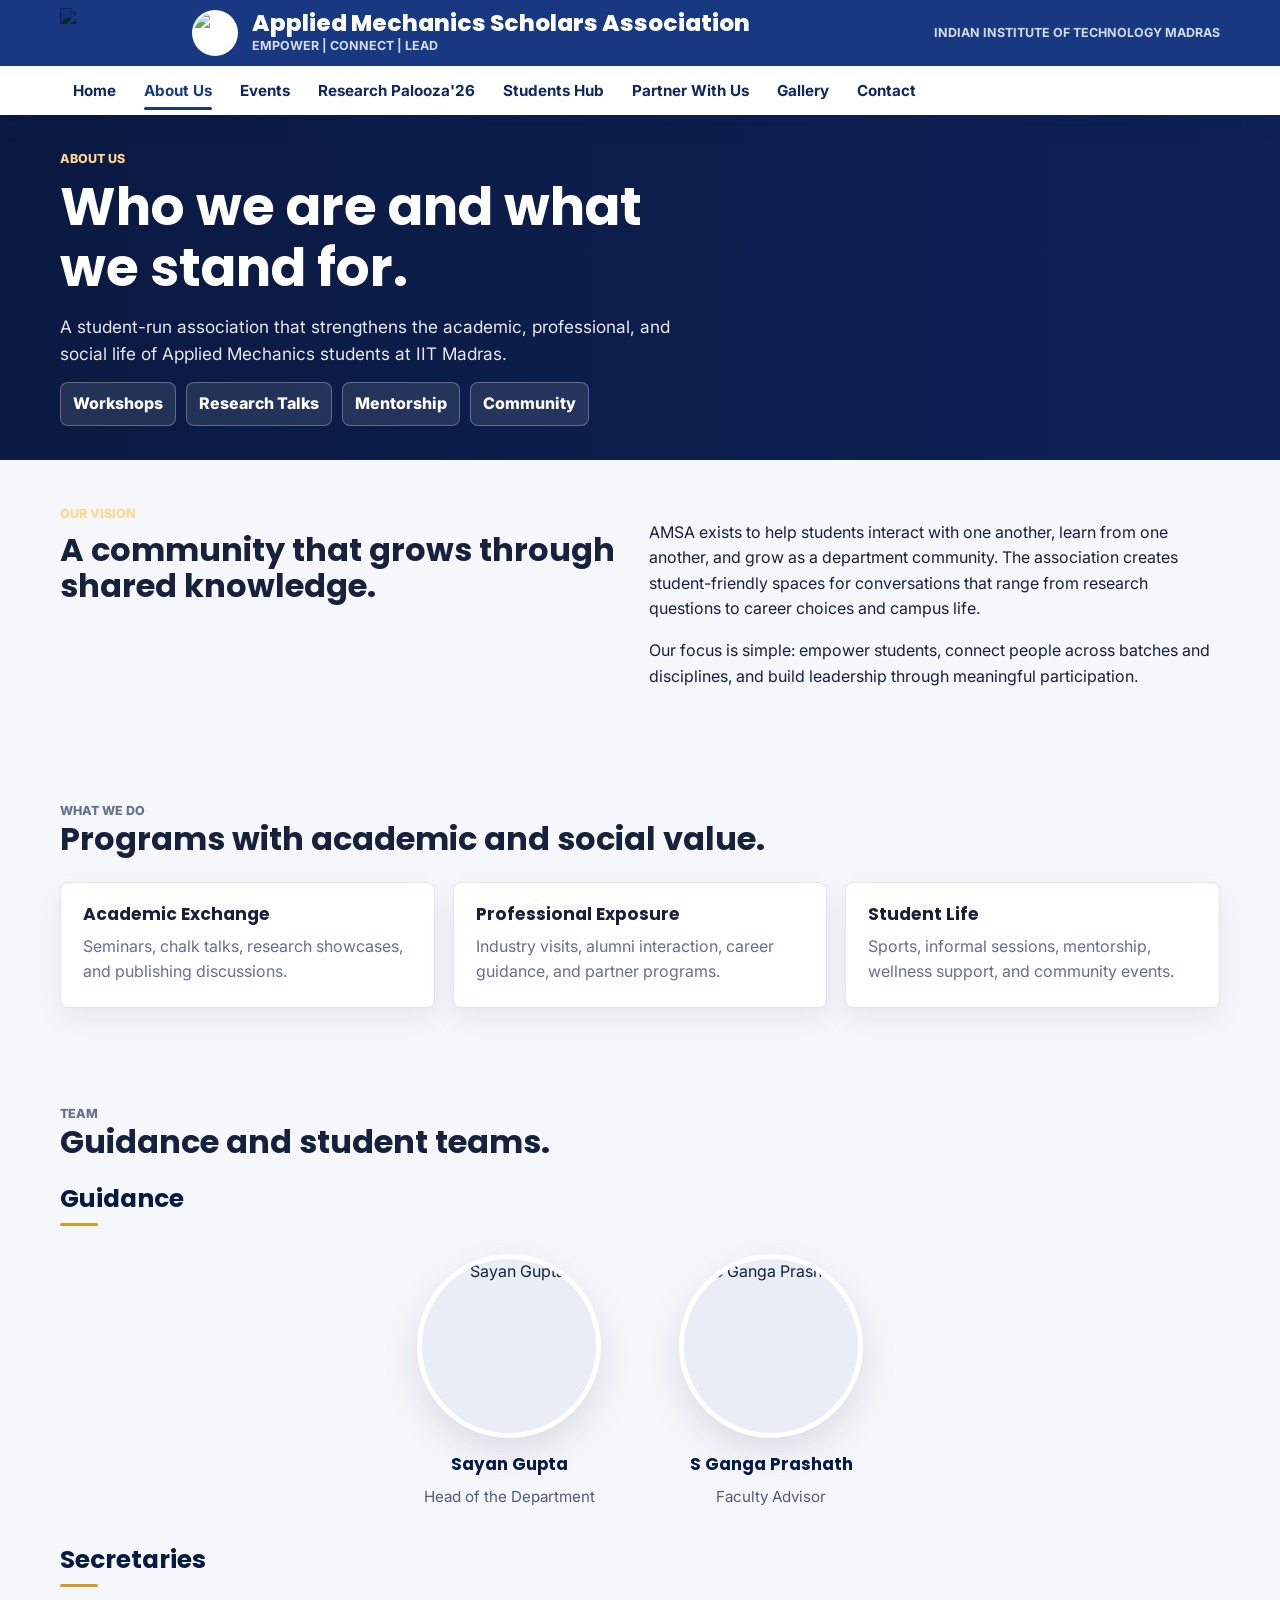
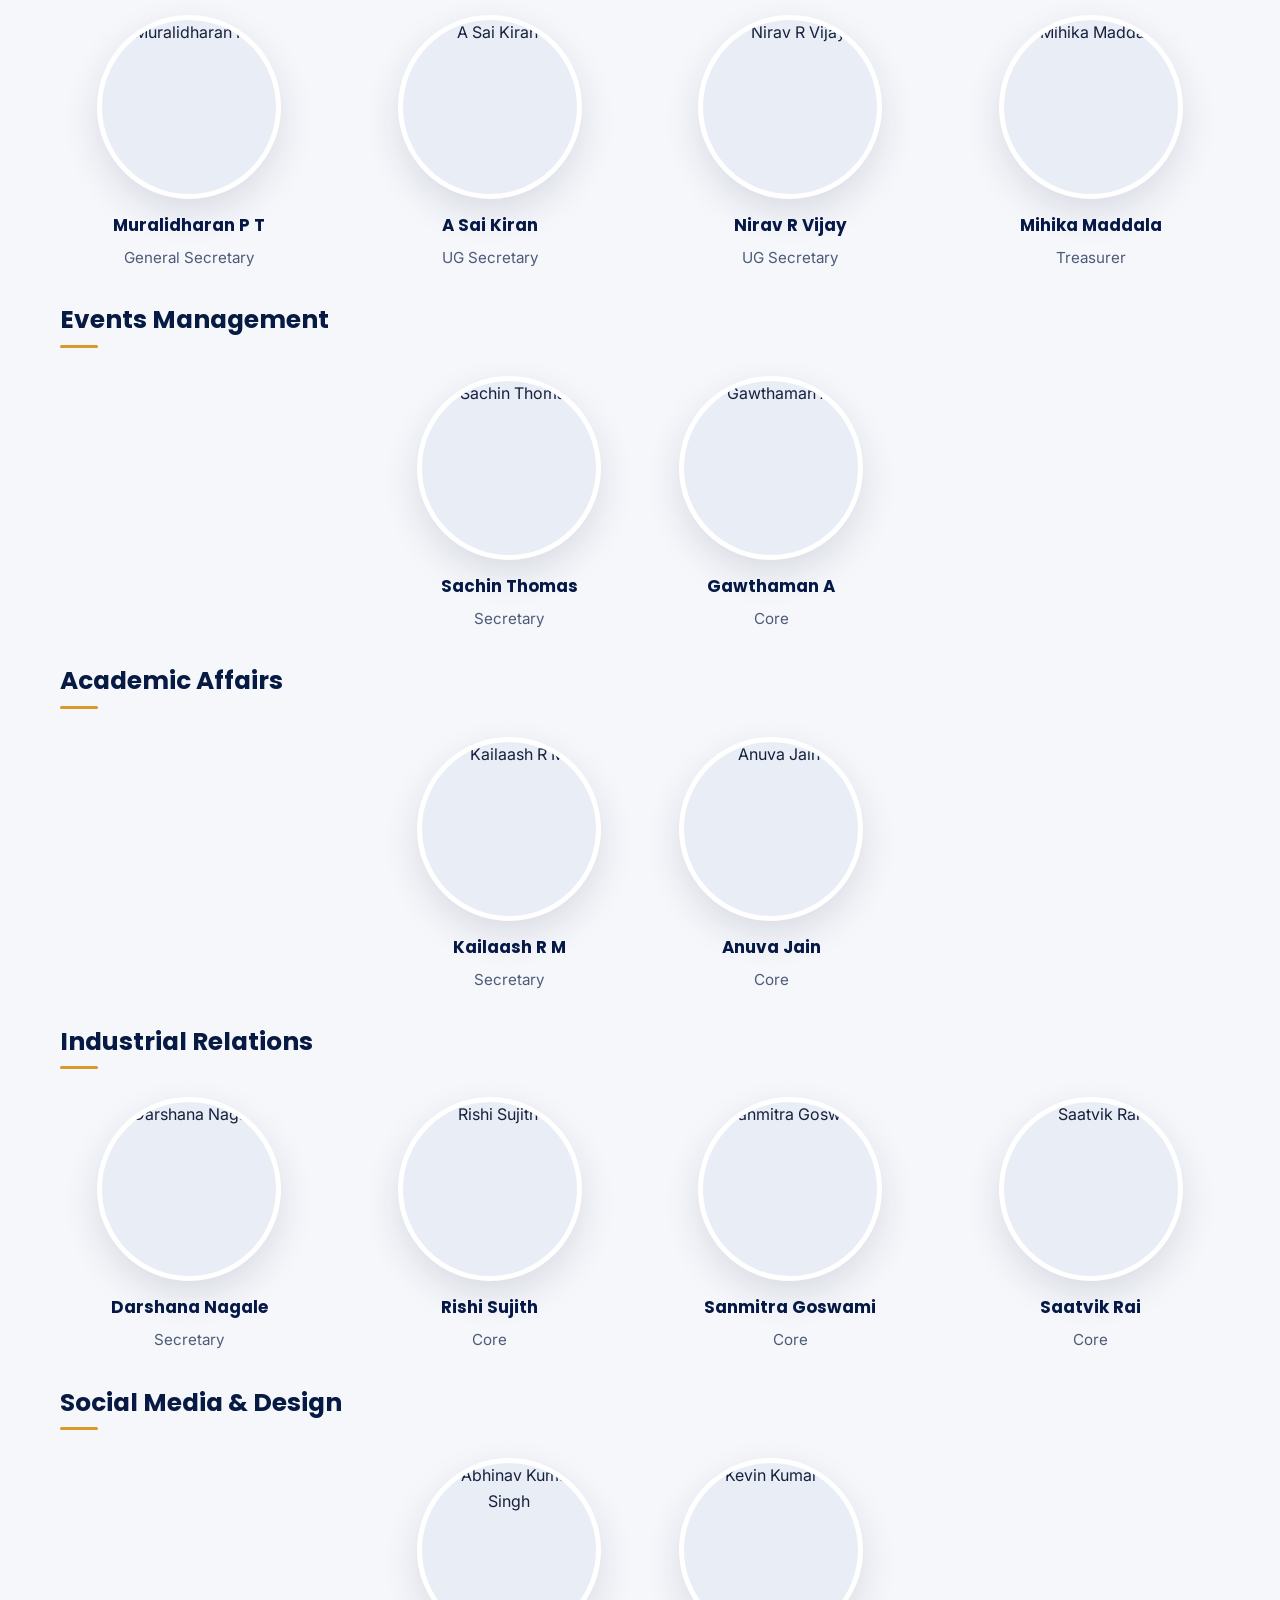
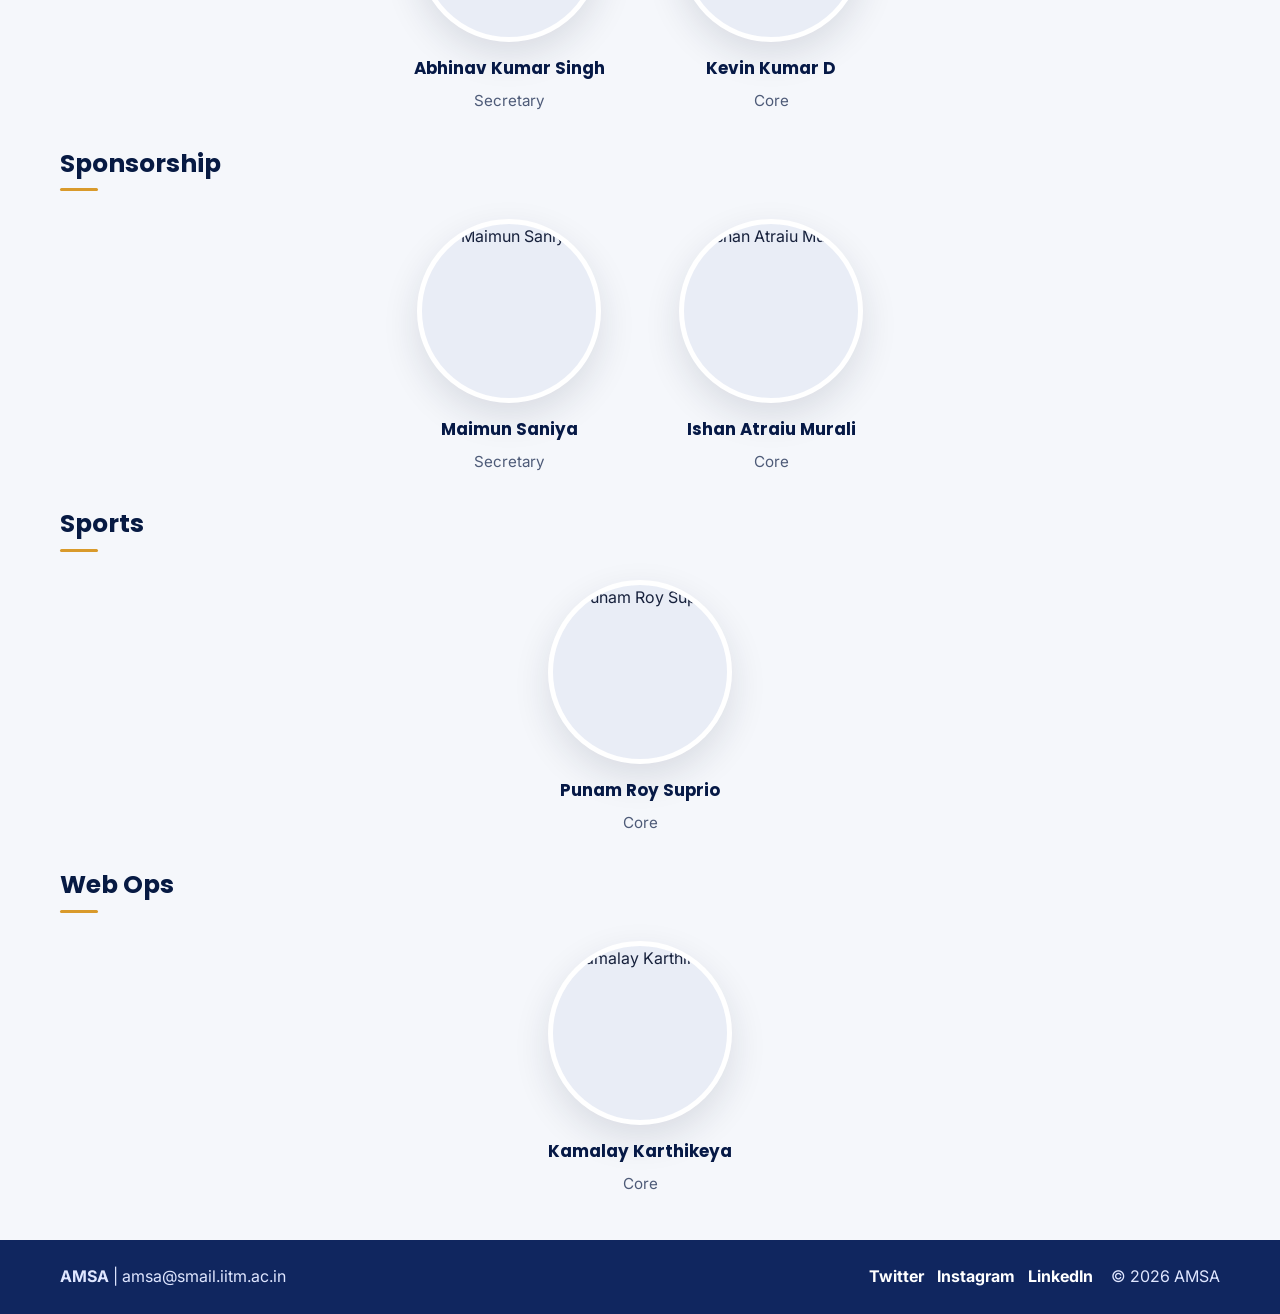
==== about.html @ 4fa6ef8e "first commit" ====
<!doctype html>
<html lang="en">
<head>
  <meta charset="utf-8">
  <meta name="viewport" content="width=device-width, initial-scale=1">
  <title>About Us | AMSA</title>
  <link rel="preconnect" href="https://fonts.googleapis.com">
  <link rel="preconnect" href="https://fonts.gstatic.com" crossorigin>
  <link href="https://fonts.googleapis.com/css2?family=Poppins:wght@600;700;800&family=Inter:wght@400;500;600;700;800&display=swap" rel="stylesheet">
  <link rel="stylesheet" href="styles.css">
</head>
<body data-page="about">
  <header class="site-header">
    <div class="topbar"><div class="topbar-inner"><a class="logo-pair" href="index.html"><img src="https://karthikeya2025.github.io/amsa/images/amsa.jpeg" alt="AMSA logo"><img src="https://karthikeya2025.github.io/amsa/images/iitmlogo.jpeg" alt="IIT Madras logo"></a><div><div class="brand-title">Applied Mechanics Scholars Association</div><div class="brand-subtitle">Empower | Connect | Lead</div></div><a class="institute-link" href="https://www.iitm.ac.in/">Indian Institute of Technology Madras</a></div></div>
    <nav class="nav-inner" aria-label="Primary navigation"><button class="nav-toggle" type="button" aria-expanded="false" aria-label="Open navigation">Menu</button><ul class="nav-menu"><li><a data-page="home" href="index.html">Home</a></li><li><a data-page="about" href="about.html">About Us</a></li><li><a data-page="events" href="events.html">Events</a></li><li><a data-page="RP" href="RP.html">Research Palooza'26</a></li><li><a data-page="students" href="students-hub.html">Students Hub</a></li><li><a data-page="partner" href="partner.html">Partner With Us</a></li><li><a data-page="gallery" href="gallery.html">Gallery</a></li><li><a data-page="contact" href="contact.html">Contact</a></li></ul></nav>
  </header>
  <main>
    <section class="banner" style="--banner-image: url('https://karthikeya2025.github.io/amsa/images/palooza.jpg');">
      <div class="container">
        <div><p class="eyebrow">About Us</p><h1>Who we are and what we stand for.</h1></div>
        <p class="lead">A student-run association that strengthens the academic, professional, and social life of Applied Mechanics students at IIT Madras.</p>
        <div class="banner-stats"><span class="stat">Workshops</span><span class="stat">Research Talks</span><span class="stat">Mentorship</span><span class="stat">Community</span></div>
      </div>
    </section>
    <section class="section">
      <div class="container grid two">
        <div><p class="eyebrow">Our Vision</p><h2>A community that grows through shared knowledge.</h2></div>
        <div><p>AMSA exists to help students interact with one another, learn from one another, and grow as a department community. The association creates student-friendly spaces for conversations that range from research questions to career choices and campus life.</p><p>Our focus is simple: empower students, connect people across batches and disciplines, and build leadership through meaningful participation.</p></div>
      </div>
    </section>
    <section class="section">
      <div class="container">
        <div class="section-head"><div><p class="eyebrow">What We Do</p><h2>Programs with academic and social value.</h2></div></div>
        <div class="grid three">
          <div class="card"><h3>Academic Exchange</h3><p>Seminars, chalk talks, research showcases, and publishing discussions.</p></div>
          <div class="card"><h3>Professional Exposure</h3><p>Industry visits, alumni interaction, career guidance, and partner programs.</p></div>
          <div class="card"><h3>Student Life</h3><p>Sports, informal sessions, mentorship, wellness support, and community events.</p></div>
        </div>
      </div>
    </section>
    <section class="section">
      <div class="container">
        <div class="section-head"><div><p class="eyebrow">Team</p><h2>Guidance and student teams.</h2></div></div>
        <div class="team-directory">
          <section class="team-section">
            <h3>Guidance</h3>
            <div class="member-grid two">
              <article class="member-card"><img class="member-photo" src="https://karthikeya2025.github.io/amsa/images/Sayan.png" alt="Sayan Gupta"><h4>Sayan Gupta</h4><p>Head of the Department</p></article>
              <article class="member-card"><img class="member-photo" src="https://karthikeya2025.github.io/amsa/images/S%20ganga%20prasad.png" alt="S Ganga Prashath"><h4>S Ganga Prashath</h4><p>Faculty Advisor</p></article>
            </div>
          </section>
          <section class="team-section">
            <h3>Secretaries</h3>
            <div class="member-grid">
              <article class="member-card"><img class="member-photo" src="https://karthikeya2025.github.io/amsa/images/murali.jpeg" alt="Muralidharan P T"><h4>Muralidharan P T</h4><p>General Secretary</p></article>
              <article class="member-card"><img class="member-photo" src="https://karthikeya2025.github.io/amsa/images/saikiran.jpeg" alt="A Sai Kiran"><h4>A Sai Kiran</h4><p>UG Secretary</p></article>
              <article class="member-card"><img class="member-photo" src="https://karthikeya2025.github.io/amsa/images/nirav.jpeg" alt="Nirav R Vijay"><h4>Nirav R Vijay</h4><p>UG Secretary</p></article>
              <article class="member-card"><img class="member-photo" src="https://karthikeya2025.github.io/amsa/images/mihika.jpeg" alt="Mihika Maddala"><h4>Mihika Maddala</h4><p>Treasurer</p></article>
            </div>
          </section>
          <section class="team-section">
            <h3>Events Management</h3>
            <div class="member-grid two">
              <article class="member-card"><img class="member-photo" src="https://karthikeya2025.github.io/amsa/images/thomas.jpeg" alt="Sachin Thomas"><h4>Sachin Thomas</h4><p>Secretary</p></article>
              <article class="member-card"><img class="member-photo" src="https://karthikeya2025.github.io/amsa/images/gawthaman.jpeg" alt="Gawthaman A"><h4>Gawthaman A</h4><p>Core</p></article>
            </div>
          </section>
          <section class="team-section">
            <h3>Academic Affairs</h3>
            <div class="member-grid two">
              <article class="member-card"><img class="member-photo" src="https://karthikeya2025.github.io/amsa/images/kailash.jpeg" alt="Kailaash R M"><h4>Kailaash R M</h4><p>Secretary</p></article>
              <article class="member-card"><img class="member-photo" src="https://karthikeya2025.github.io/amsa/images/anuva.jpeg" alt="Anuva Jain"><h4>Anuva Jain</h4><p>Core</p></article>
            </div>
          </section>
          <section class="team-section">
            <h3>Industrial Relations</h3>
            <div class="member-grid">
              <article class="member-card"><img class="member-photo" src="https://karthikeya2025.github.io/amsa/images/darshana.jpeg" alt="Darshana Nagale"><h4>Darshana Nagale</h4><p>Secretary</p></article>
              <article class="member-card"><img class="member-photo" src="https://karthikeya2025.github.io/amsa/images/rishi.jpeg" alt="Rishi Sujith"><h4>Rishi Sujith</h4><p>Core</p></article>
              <article class="member-card"><img class="member-photo" src="https://karthikeya2025.github.io/amsa/images/shawn.jpeg" alt="Sanmitra Goswami"><h4>Sanmitra Goswami</h4><p>Core</p></article>
              <article class="member-card"><img class="member-photo" src="https://karthikeya2025.github.io/amsa/images/saatvik.jpeg" alt="Saatvik Rai"><h4>Saatvik Rai</h4><p>Core</p></article>
            </div>
          </section>
          <section class="team-section">
            <h3>Social Media & Design</h3>
            <div class="member-grid two">
              <article class="member-card"><img class="member-photo" src="https://karthikeya2025.github.io/amsa/images/abhinav.jpeg" alt="Abhinav Kumar Singh"><h4>Abhinav Kumar Singh</h4><p>Secretary</p></article>
              <article class="member-card"><img class="member-photo" src="https://karthikeya2025.github.io/amsa/images/kevin.jpeg" alt="Kevin Kumar D"><h4>Kevin Kumar D</h4><p>Core</p></article>
            </div>
          </section>
          <section class="team-section">
            <h3>Sponsorship</h3>
            <div class="member-grid two">
              <article class="member-card"><img class="member-photo" src="https://karthikeya2025.github.io/amsa/images/saniya.jpeg" alt="Maimun Saniya"><h4>Maimun Saniya</h4><p>Secretary</p></article>
              <article class="member-card"><img class="member-photo" src="https://karthikeya2025.github.io/amsa/images/ishan.jpeg" alt="Ishan Atraiu Murali"><h4>Ishan Atraiu Murali</h4><p>Core</p></article>
            </div>
          </section>
          <section class="team-section">
            <h3>Sports</h3>
            <div class="member-grid one">
              <article class="member-card"><img class="member-photo" src="https://karthikeya2025.github.io/amsa/images/roy.jpeg" alt="Punam Roy Suprio"><h4>Punam Roy Suprio</h4><p>Core</p></article>
            </div>
          </section>
          <section class="team-section">
            <h3>Web Ops</h3>
            <div class="member-grid one">
              <article class="member-card"><img class="member-photo" src="https://karthikeya2025.github.io/amsa/images/karthik.jpeg" alt="Kamalay Karthikeya"><h4>Kamalay Karthikeya</h4><p>Core</p></article>
            </div>
          </section>
        </div>
      </div>
    </section>
  </main>
  <footer class="site-footer"><div class="container footer-inner"><p><strong>AMSA</strong> | amsa@smail.iitm.ac.in</p><div class="footer-links"><a href="#">Twitter</a><a href="#">Instagram</a><a href="#">LinkedIn</a></div><p>&copy; 2026 AMSA</p></div></footer>
  <script src="site.js"></script>
</body>
</html>
---- styles.css ----
:root {
  --ink: #17213c;
  --muted: #64708d;
  --brand: #183982;
  --brand-dark: #10265f;
  --accent: #d99a2b;
  --surface: #ffffff;
  --soft: #f5f7fb;
  --line: #dfe5f2;
  --green: #1f7a63;
  --shadow: 0 18px 50px rgba(23, 33, 60, 0.12);
}

* {
  box-sizing: border-box;
}

body {
  margin: 0;
  color: var(--ink);
  background: var(--soft);
  font-family: Inter, system-ui, -apple-system, BlinkMacSystemFont, "Segoe UI", sans-serif;
  line-height: 1.6;
}

img {
  display: block;
  max-width: 100%;
}

a {
  color: inherit;
  text-decoration: none;
}

.site-header {
  position: sticky;
  top: 0;
  z-index: 20;
  background: var(--surface);
  box-shadow: 0 8px 24px rgba(17, 34, 85, 0.08);
}

.topbar {
  background: var(--brand);
  color: #fff;
}

.topbar-inner,
.nav-inner,
.container {
  width: min(1160px, calc(100% - 32px));
  margin: 0 auto;
}

.topbar-inner {
  display: grid;
  grid-template-columns: auto 1fr auto;
  align-items: center;
  gap: 14px;
  padding: 8px 0;
}

.logo-pair {
  display: flex;
  align-items: center;
  gap: 10px;
}

.logo-pair img {
  width: 46px;
  height: 46px;
  border-radius: 50%;
  object-fit: cover;
  background: #fff;
  border: 2px solid rgba(255, 255, 255, 0.75);
}

.logo-pair img:first-child {
  width: 122px;
  height: 50px;
  border: 0;
  border-radius: 0;
  background: transparent;
  object-fit: contain;
  mix-blend-mode: multiply;
}

.brand-title {
  font-family: Poppins, Inter, sans-serif;
  font-size: clamp(1rem, 2.3vw, 1.45rem);
  font-weight: 800;
  line-height: 1.15;
}

.brand-subtitle,
.institute-link {
  color: rgba(255, 255, 255, 0.82);
  font-size: 0.78rem;
  font-weight: 700;
  text-transform: uppercase;
  letter-spacing: 0;
}

.institute-link {
  justify-self: end;
}

.nav-inner {
  display: flex;
  min-height: 48px;
  align-items: center;
  justify-content: space-between;
}

.nav-menu {
  display: flex;
  flex-wrap: wrap;
  align-items: center;
  gap: 2px;
  margin: 0;
  padding: 0;
  list-style: none;
}

.nav-menu a {
  position: relative;
  display: block;
  padding: 13px 13px 12px;
  color: var(--brand-dark);
  font-size: 0.95rem;
  font-weight: 700;
}

.nav-menu a:hover,
.nav-menu a.active {
  color: var(--brand);
}

.nav-menu a::after {
  position: absolute;
  left: 13px;
  right: 13px;
  bottom: 5px;
  height: 3px;
  border-radius: 999px;
  background: var(--brand);
  content: "";
  transform: scaleX(0);
  transform-origin: center;
  transition: transform 180ms ease;
}

.nav-menu a:hover::after,
.nav-menu a.active::after {
  transform: scaleX(1);
}

.nav-toggle {
  display: none;
  position: relative;
  width: 42px;
  height: 42px;
  border: 1px solid var(--line);
  border-radius: 6px;
  background: #fff;
  color: var(--brand);
  font-size: 0;
  cursor: pointer;
}

.nav-toggle::before,
.nav-toggle::after {
  position: absolute;
  left: 11px;
  width: 18px;
  height: 2px;
  border-radius: 999px;
  background: var(--brand);
  content: "";
  transition: transform 180ms ease, top 180ms ease, box-shadow 180ms ease;
}

.nav-toggle::before {
  top: 13px;
  box-shadow: 0 7px 0 var(--brand);
}

.nav-toggle::after {
  top: 27px;
}

.nav-toggle.is-open::before {
  top: 20px;
  transform: rotate(45deg);
  box-shadow: 0 0 0 transparent;
}

.nav-toggle.is-open::after {
  top: 20px;
  transform: rotate(-45deg);
}

.banner {
  position: relative;
  min-height: 250px;
  overflow: hidden;
  color: #fff;
  background: var(--brand-dark);
}

.banner::before {
  position: absolute;
  inset: 0;
  background: linear-gradient(90deg, rgba(10, 24, 62, 0.88), rgba(10, 24, 62, 0.58), rgba(10, 24, 62, 0.28)), var(--banner-image);
  background-position: center;
  background-size: cover;
  content: "";
}

.banner .container {
  position: relative;
  display: grid;
  min-height: 250px;
  align-content: center;
  gap: 14px;
  padding: 34px 0;
}

.eyebrow {
  margin: 0 0 8px;
  color: #ffd88e;
  font-size: 0.78rem;
  font-weight: 800;
  text-transform: uppercase;
}

h1,
h2,
h3 {
  margin: 0;
  font-family: Poppins, Inter, sans-serif;
  line-height: 1.15;
}

h1 {
  max-width: 640px;
  font-size: clamp(1.9rem, 5vw, 3.3rem);
}

h2 {
  font-size: clamp(1.45rem, 2.5vw, 2.05rem);
}

h3 {
  font-size: 1.08rem;
}

.lead {
  max-width: 620px;
  margin: 0;
  color: rgba(255, 255, 255, 0.9);
  font-size: clamp(0.96rem, 1.7vw, 1.08rem);
}

.banner-stats,
.metric-row {
  display: flex;
  flex-wrap: wrap;
  gap: 10px;
}

.stat,
.metric {
  border: 1px solid rgba(255, 255, 255, 0.28);
  border-radius: 8px;
  padding: 8px 12px;
  background: rgba(255, 255, 255, 0.1);
  font-weight: 800;
}

.section {
  padding: 44px 0;
}

.section-head {
  display: flex;
  align-items: end;
  justify-content: space-between;
  gap: 20px;
  margin-bottom: 24px;
}

.section-head p {
  max-width: 620px;
  margin: 8px 0 0;
  color: var(--muted);
}

.grid {
  display: grid;
  gap: 18px;
}

.grid.two {
  grid-template-columns: repeat(2, minmax(0, 1fr));
}

.grid.three,
.quick-grid,
.event-grid,
.gallery-grid,
.resource-grid,
.partner-grid,
.contact-grid,
.team-grid {
  grid-template-columns: repeat(3, minmax(0, 1fr));
}

.card,
.event-card,
.photo-card,
.resource-card,
.team-card {
  border: 1px solid var(--line);
  border-radius: 8px;
  background: var(--surface);
  box-shadow: 0 10px 28px rgba(23, 33, 60, 0.07);
}

.card {
  padding: 22px;
}

.card p,
.event-card p,
.resource-card p,
.team-card p {
  margin: 9px 0 0;
  color: var(--muted);
}

.button-row {
  display: flex;
  flex-wrap: wrap;
  gap: 10px;
  margin-top: 22px;
}

.btn {
  display: inline-flex;
  align-items: center;
  justify-content: center;
  min-height: 42px;
  border: 1px solid var(--brand);
  border-radius: 6px;
  padding: 10px 16px;
  background: var(--brand);
  color: #fff;
  font-weight: 800;
}

.btn.secondary {
  background: #fff;
  color: var(--brand);
}

.hero-home {
  position: relative;
  min-height: 470px;
  overflow: hidden;
  background: #101d46;
  color: #fff;
}

.slide {
  position: absolute;
  inset: 0;
  opacity: 0;
  transition: opacity 500ms ease;
}

.slide.is-active {
  opacity: 1;
}

.slide img {
  width: 100%;
  height: 100%;
  object-fit: cover;
}

.slide::after {
  position: absolute;
  inset: 0;
  background: linear-gradient(90deg, rgba(5, 15, 46, 0.82), rgba(5, 15, 46, 0.35), rgba(5, 15, 46, 0.12));
  content: "";
}

.home-copy {
  position: relative;
  z-index: 2;
  display: grid;
  min-height: 470px;
  align-content: center;
  gap: 14px;
  width: min(1160px, calc(100% - 32px));
  margin: 0 auto;
  padding: 40px 0;
}

.home-copy p {
  max-width: 560px;
  margin: 0;
  color: rgba(255, 255, 255, 0.9);
  font-size: 1rem;
}

.slider-controls {
  position: absolute;
  right: max(16px, calc((100% - 1160px) / 2));
  bottom: 24px;
  z-index: 3;
  display: flex;
  gap: 8px;
}

.icon-btn,
.filter-btn {
  border: 1px solid var(--line);
  border-radius: 6px;
  background: #fff;
  color: var(--brand);
  cursor: pointer;
  font-weight: 800;
}

.icon-btn {
  width: 42px;
  height: 42px;
  font-size: 1.25rem;
}

.filter-row {
  display: flex;
  flex-wrap: wrap;
  gap: 8px;
  margin-bottom: 20px;
}

.filter-btn {
  padding: 9px 13px;
}

.filter-btn.is-active {
  border-color: var(--brand);
  background: var(--brand);
  color: #fff;
}

.event-card {
  display: grid;
  grid-template-rows: auto 1fr;
  overflow: hidden;
}

.event-card img {
  width: 100%;
  aspect-ratio: 16 / 9;
  object-fit: cover;
}

.event-body {
  display: grid;
  gap: 10px;
  padding: 18px;
}

.date {
  color: var(--green);
  font-size: 0.82rem;
  font-weight: 900;
  text-transform: uppercase;
}

.tag-row {
  display: flex;
  flex-wrap: wrap;
  gap: 6px;
}

.tag {
  border-radius: 999px;
  padding: 4px 9px;
  background: #eef3ff;
  color: var(--brand);
  font-size: 0.78rem;
  font-weight: 800;
}

.gallery-grid {
  align-items: stretch;
}

.photo-card {
  overflow: hidden;
  cursor: pointer;
}

.photo-card img {
  width: 100%;
  aspect-ratio: 4 / 3;
  object-fit: cover;
  transition: transform 240ms ease;
}

.photo-card:hover img {
  transform: scale(1.04);
}

.photo-card figcaption {
  padding: 11px 12px;
  color: var(--muted);
  font-size: 0.9rem;
  font-weight: 700;
}

.resource-card,
.team-card {
  padding: 20px;
}

.team-directory {
  display: grid;
  gap: 36px;
}

.team-section h3 {
  position: relative;
  margin-bottom: 28px;
  color: #071a43;
  font-size: clamp(1.25rem, 2vw, 1.55rem);
}

.team-section h3::after {
  display: block;
  width: 38px;
  height: 3px;
  margin-top: 10px;
  border-radius: 999px;
  background: var(--accent);
  content: "";
}

.member-grid {
  display: grid;
  grid-template-columns: repeat(4, minmax(150px, 1fr));
  gap: 34px 42px;
  justify-items: center;
}

.member-grid.two {
  grid-template-columns: repeat(2, minmax(150px, 220px));
  justify-content: center;
}

.member-grid.one {
  grid-template-columns: minmax(150px, 220px);
  justify-content: center;
}

.member-card {
  display: grid;
  justify-items: center;
  gap: 10px;
  text-align: center;
}

.member-photo {
  width: 184px;
  aspect-ratio: 1;
  border: 5px solid #fff;
  border-radius: 50%;
  object-fit: cover;
  box-shadow: 0 14px 36px rgba(23, 33, 60, 0.12);
  background: #e9edf6;
}

.member-card h4 {
  margin: 6px 0 0;
  color: #061946;
  font-family: Poppins, Inter, sans-serif;
  font-size: 1.05rem;
  line-height: 1.25;
}

.member-card p {
  margin: 0;
  color: #4e5b78;
  font-size: 0.95rem;
}

.contact-panel {
  padding: 22px;
}

.contact-panel a {
  color: var(--brand);
  font-weight: 800;
}

.mini-map {
  display: grid;
  min-height: 240px;
  place-items: center;
  border: 1px solid var(--line);
  border-radius: 8px;
  background:
    linear-gradient(90deg, rgba(24, 57, 130, 0.08) 1px, transparent 1px),
    linear-gradient(rgba(24, 57, 130, 0.08) 1px, transparent 1px),
    #fff;
  background-size: 28px 28px;
  color: var(--brand);
  font-weight: 900;
}

.site-footer {
  background: var(--brand-dark);
  color: #dfe6ff;
}

.footer-inner {
  display: grid;
  grid-template-columns: 1fr auto auto;
  align-items: center;
  gap: 18px;
  min-height: 74px;
  padding: 16px 0;
}

.footer-inner p {
  margin: 0;
}

.footer-links {
  display: flex;
  flex-wrap: wrap;
  gap: 13px;
  color: #fff;
  font-weight: 700;
}

.lightbox {
  position: fixed;
  inset: 0;
  z-index: 40;
  display: none;
  place-items: center;
  padding: 20px;
  background: rgba(7, 14, 35, 0.86);
}

.lightbox.is-open {
  display: grid;
}

.lightbox img {
  max-height: 82vh;
  border-radius: 8px;
  box-shadow: var(--shadow);
}

.lightbox button {
  position: fixed;
  top: 18px;
  right: 18px;
}

@media (max-width: 900px) {
  .topbar-inner {
    grid-template-columns: auto 1fr;
  }

  .institute-link {
    display: none;
  }

  .nav-toggle {
    display: inline-grid;
    place-items: center;
  }

  .nav-menu {
    position: absolute;
    top: 100%;
    left: 0;
    right: 0;
    display: none;
    padding: 8px 16px 14px;
    background: #fff;
    box-shadow: 0 16px 28px rgba(17, 34, 85, 0.14);
  }

  .nav-menu.is-open {
    display: grid;
  }

  .nav-menu a {
    padding: 12px;
  }

  .nav-menu a::after {
    left: 12px;
    right: auto;
    width: 42px;
    bottom: 6px;
  }

  .grid.two,
  .grid.three,
  .quick-grid,
  .event-grid,
  .gallery-grid,
  .resource-grid,
  .partner-grid,
  .contact-grid,
  .team-grid {
    grid-template-columns: repeat(2, minmax(0, 1fr));
  }

  .member-grid,
  .member-grid.two {
    grid-template-columns: repeat(2, minmax(140px, 1fr));
  }

  .section-head,
  .footer-inner {
    align-items: start;
    grid-template-columns: 1fr;
  }
}

@media (max-width: 620px) {
  .topbar-inner,
  .nav-inner,
  .container,
  .home-copy {
    width: min(100% - 22px, 1160px);
  }

  .brand-title {
    font-size: 0.96rem;
  }

  .logo-pair img {
    width: 39px;
    height: 39px;
  }

  .logo-pair img:first-child {
    width: 92px;
    height: 38px;
  }

  .hero-home,
  .home-copy {
    min-height: 430px;
  }

  .banner,
  .banner .container {
    min-height: 230px;
  }

  .section {
    padding: 34px 0;
  }

  .grid.two,
  .grid.three,
  .quick-grid,
  .event-grid,
  .gallery-grid,
  .resource-grid,
  .partner-grid,
  .contact-grid,
  .team-grid {
    grid-template-columns: 1fr;
  }

  .member-grid,
  .member-grid.two,
  .member-grid.one {
    grid-template-columns: 1fr;
  }

  .member-photo {
    width: 170px;
  }
}
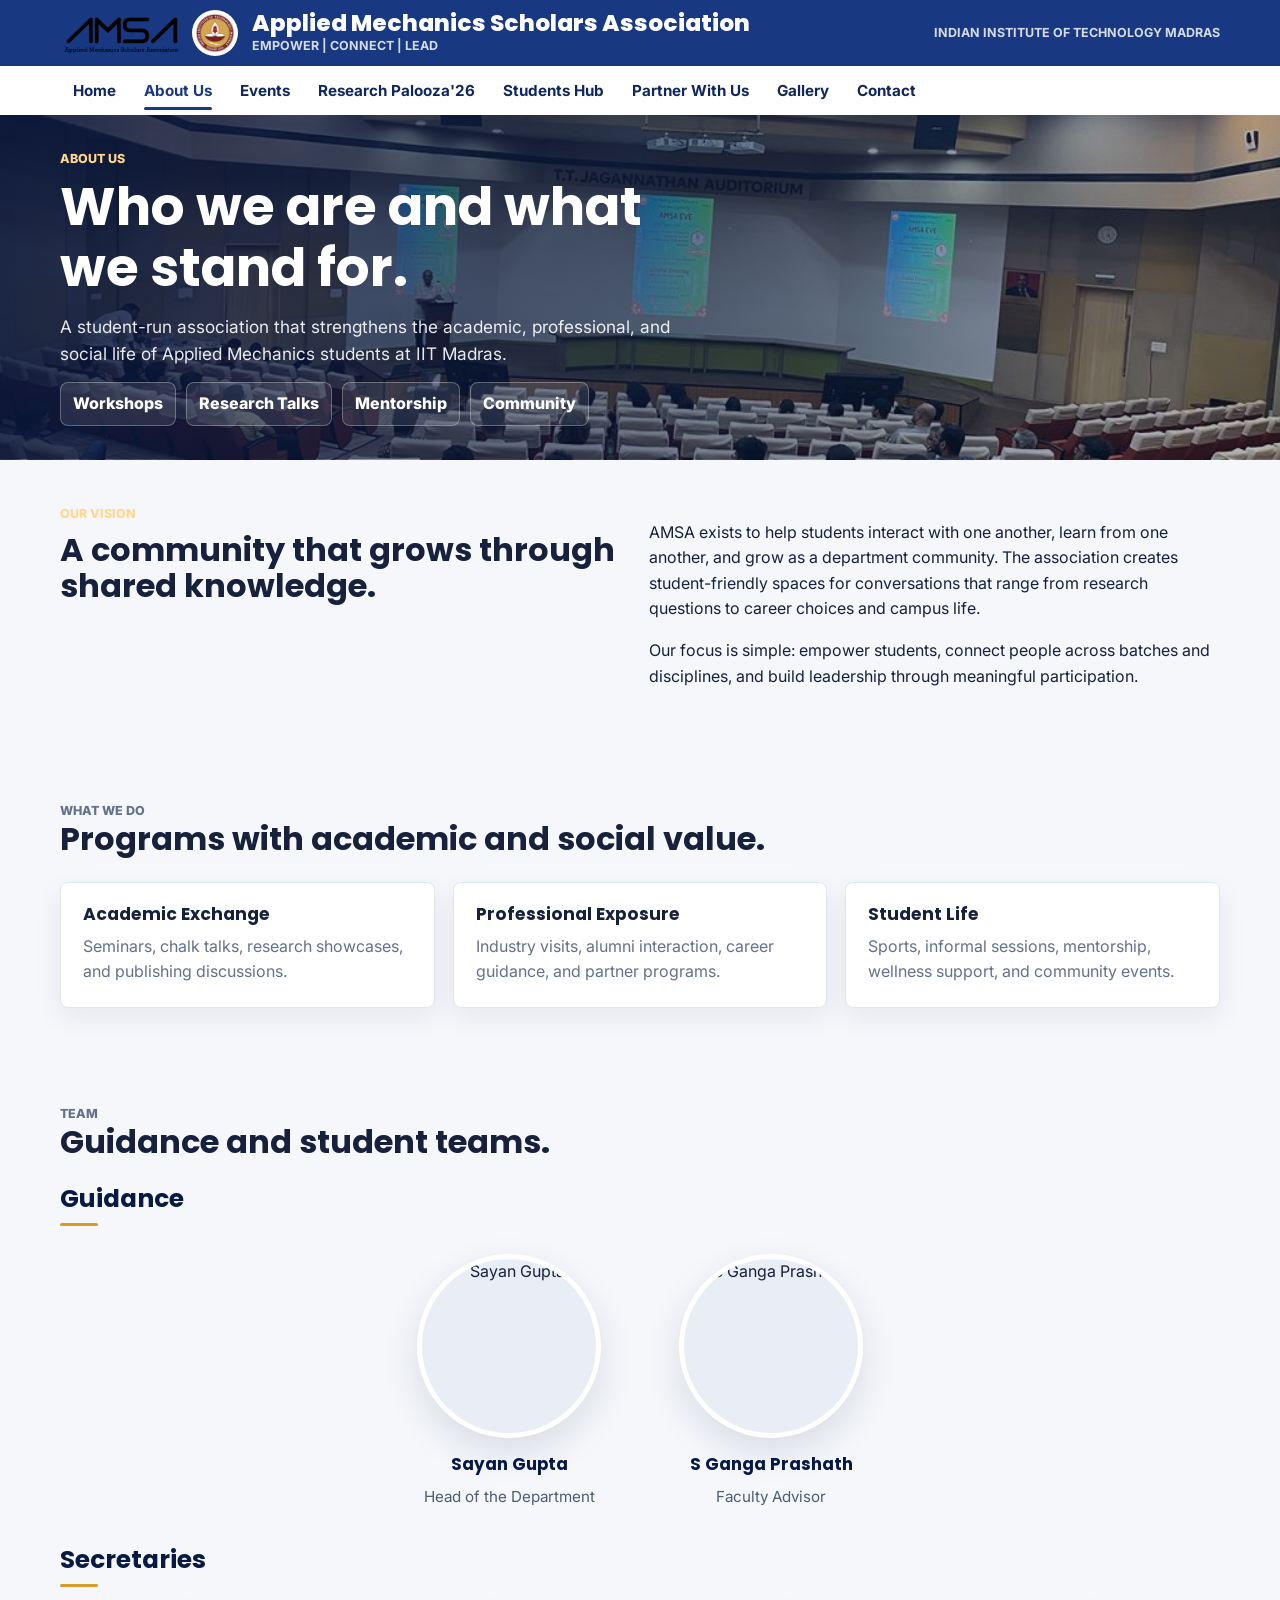
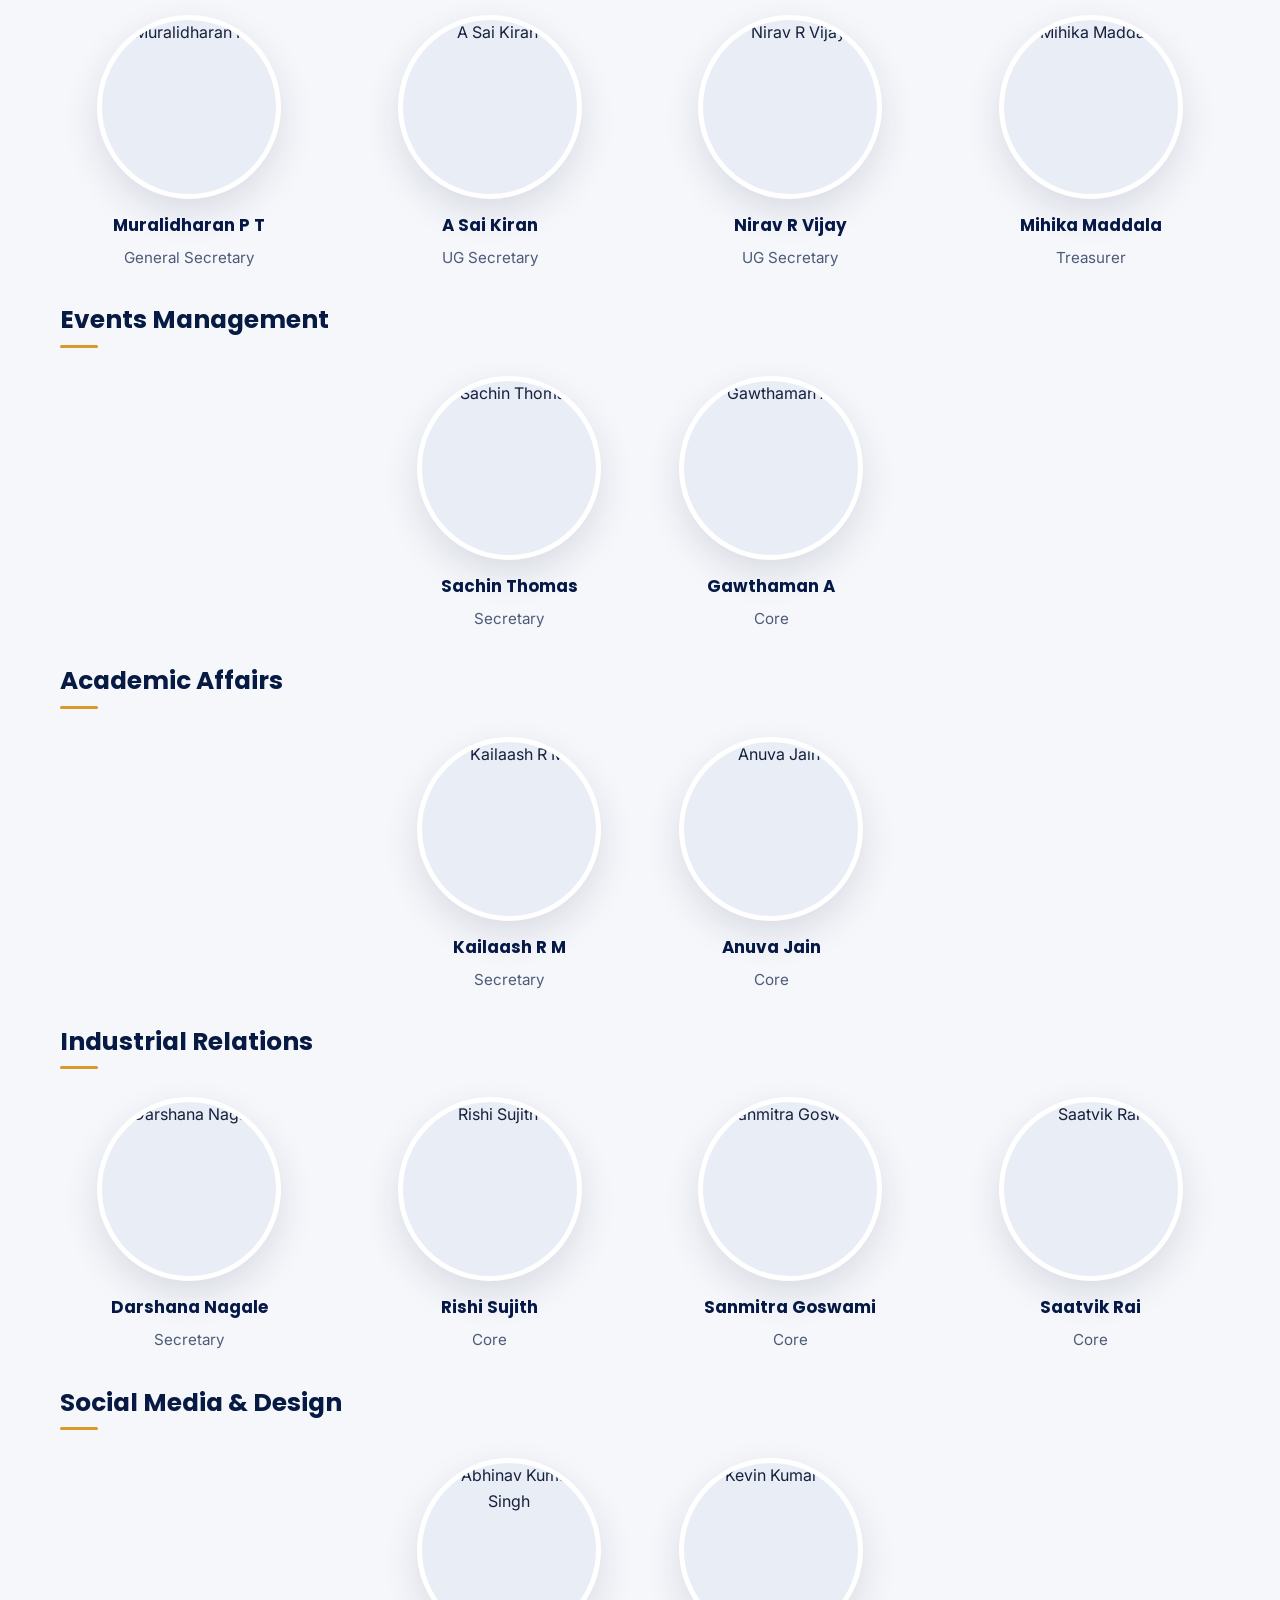
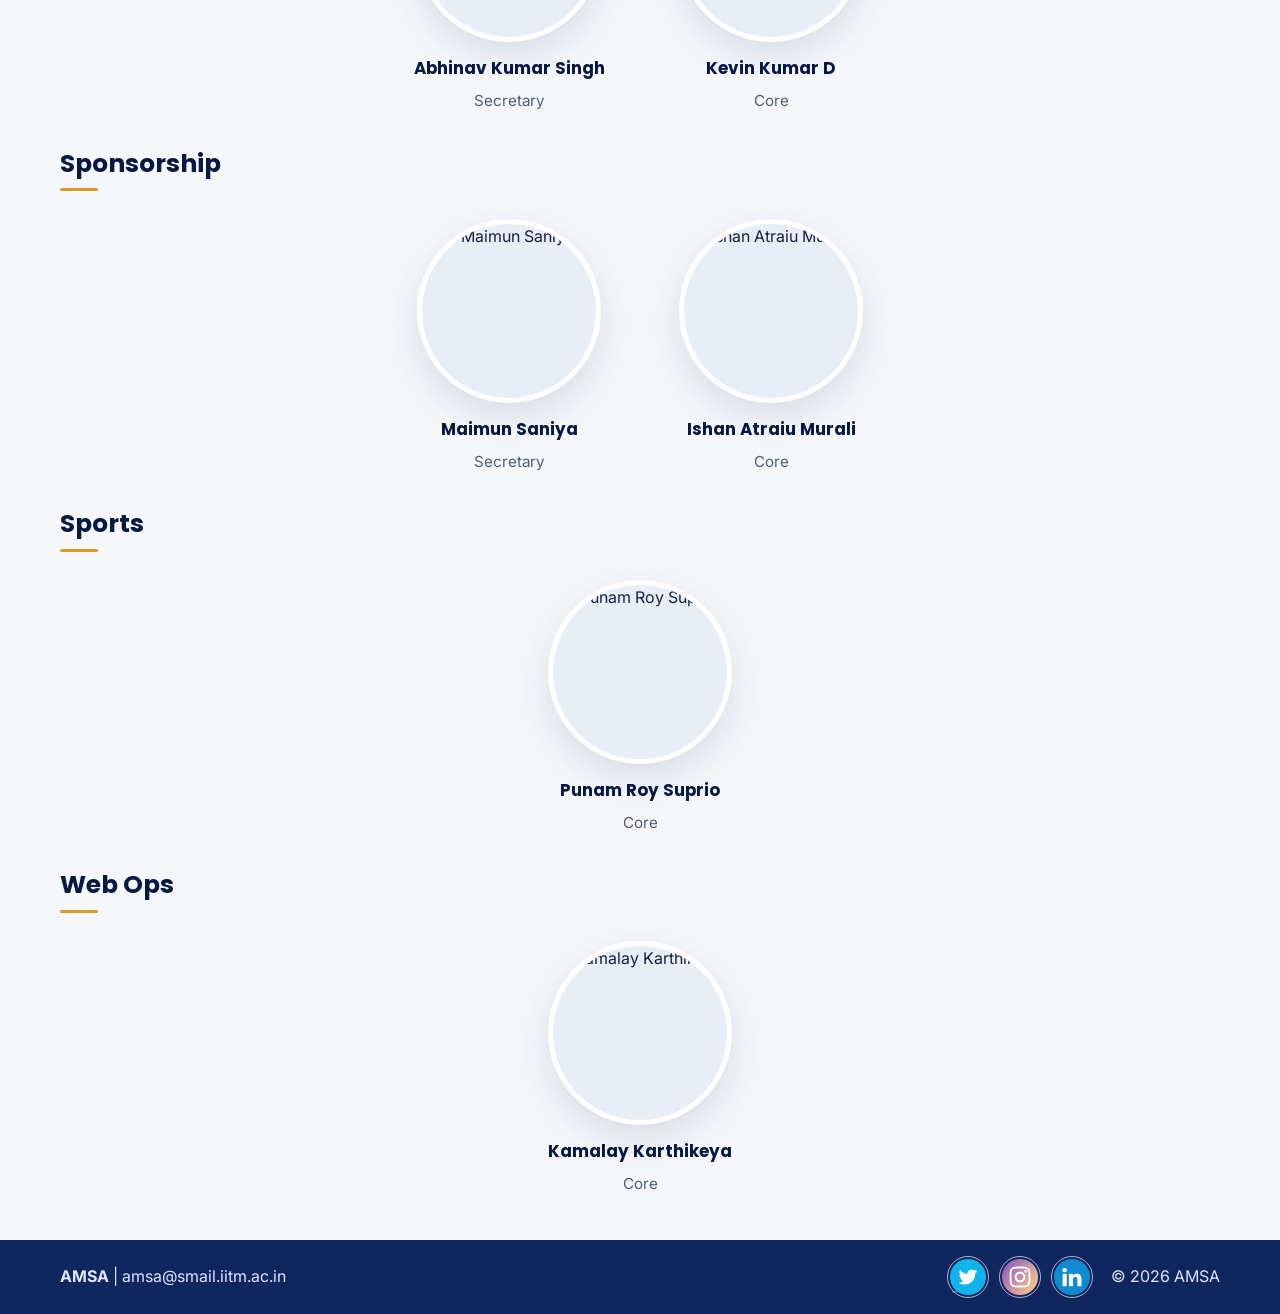
==== commit de35c158: "added all files" ====
--- a/about.html
+++ b/about.html
@@ -11,11 +11,11 @@
 </head>
 <body data-page="about">
   <header class="site-header">
-    <div class="topbar"><div class="topbar-inner"><a class="logo-pair" href="index.html"><img src="https://karthikeya2025.github.io/amsa/images/amsa.jpeg" alt="AMSA logo"><img src="https://karthikeya2025.github.io/amsa/images/iitmlogo.jpeg" alt="IIT Madras logo"></a><div><div class="brand-title">Applied Mechanics Scholars Association</div><div class="brand-subtitle">Empower | Connect | Lead</div></div><a class="institute-link" href="https://www.iitm.ac.in/">Indian Institute of Technology Madras</a></div></div>
+    <div class="topbar"><div class="topbar-inner"><a class="logo-pair" href="index.html"><img src="images/AMSA_logo.png" alt="AMSA logo"><img src="images/iitmlogo.jpeg" alt="IIT Madras logo"></a><div><div class="brand-title">Applied Mechanics Scholars Association</div><div class="brand-subtitle">Empower | Connect | Lead</div></div><a class="institute-link" href="https://www.iitm.ac.in/">Indian Institute of Technology Madras</a></div></div>
     <nav class="nav-inner" aria-label="Primary navigation"><button class="nav-toggle" type="button" aria-expanded="false" aria-label="Open navigation">Menu</button><ul class="nav-menu"><li><a data-page="home" href="index.html">Home</a></li><li><a data-page="about" href="about.html">About Us</a></li><li><a data-page="events" href="events.html">Events</a></li><li><a data-page="RP" href="RP.html">Research Palooza'26</a></li><li><a data-page="students" href="students-hub.html">Students Hub</a></li><li><a data-page="partner" href="partner.html">Partner With Us</a></li><li><a data-page="gallery" href="gallery.html">Gallery</a></li><li><a data-page="contact" href="contact.html">Contact</a></li></ul></nav>
   </header>
   <main>
-    <section class="banner" style="--banner-image: url('https://karthikeya2025.github.io/amsa/images/palooza.jpg');">
+    <section class="banner" style="--banner-image: url('images/Nov_2023_AMSA_EVE/img21.jpeg');">
       <div class="container">
         <div><p class="eyebrow">About Us</p><h1>Who we are and what we stand for.</h1></div>
         <p class="lead">A student-run association that strengthens the academic, professional, and social life of Applied Mechanics students at IIT Madras.</p>
@@ -111,7 +111,25 @@
       </div>
     </section>
   </main>
-  <footer class="site-footer"><div class="container footer-inner"><p><strong>AMSA</strong> | amsa@smail.iitm.ac.in</p><div class="footer-links"><a href="#">Twitter</a><a href="#">Instagram</a><a href="#">LinkedIn</a></div><p>&copy; 2026 AMSA</p></div></footer>
+  <footer class="site-footer">
+    <div class="container footer-inner">
+      <p><strong>AMSA</strong> | amsa@smail.iitm.ac.in</p>
+      <div class="footer-socials">
+      <a class="social-icon" href="https://x.com/AMSA_IITM" target="_blank" rel="noopener" aria-label="Twitter">
+        <img src="icons/twitter4.jpeg" alt="">
+      </a>
+
+      <a class="social-icon" href="https://www.instagram.com/amsa_iitm/" target="_blank" rel="noopener" aria-label="Instagram">
+        <img src="icons/insta2" alt="">
+      </a>
+
+      <a class="social-icon" href="YOUR_LINKEDIN_LINK" target="_blank" rel="noopener" aria-label="LinkedIn">
+        <img src="icons/link2" alt="">
+      </a>
+      </div>
+      <p>&copy; 2026 AMSA</p>
+    </div>
+  </footer>
   <script src="site.js"></script>
 </body>
 </html>
--- a/styles.css
+++ b/styles.css
@@ -436,9 +436,22 @@
 }
 
 .icon-btn {
-  width: 42px;
+   width: 42px;
   height: 42px;
+  border: 2px solid #ffffff;
+  border-radius: 50%;
+  background: rgba(255, 255, 255, 0.9);
+  color: #183982;
   font-size: 1.25rem;
+  font-weight: 900;
+  cursor: pointer;
+  transition: background 180ms ease, color 180ms ease, box-shadow 180ms ease;
+}
+.icon-btn:hover,
+.icon-btn:active {
+  background: #183982;
+  color: #ffffff;
+  box-shadow: 0 0 0 5px rgba(24, 57, 130, 0.22);
 }
 
 .filter-row {
@@ -610,20 +623,17 @@
 }
 
 .mini-map {
-  display: grid;
-  min-height: 240px;
-  place-items: center;
-  border: 1px solid var(--line);
-  border-radius: 8px;
-  background:
-    linear-gradient(90deg, rgba(24, 57, 130, 0.08) 1px, transparent 1px),
-    linear-gradient(rgba(24, 57, 130, 0.08) 1px, transparent 1px),
-    #fff;
-  background-size: 28px 28px;
-  color: var(--brand);
-  font-weight: 900;
-}
-
+  min-height: 280px;
+  overflow: hidden;
+  padding: 0;
+}
+
+.mini-map iframe {
+  width: 100%;
+  min-height: 280px;
+  display: block;
+  border: 0;
+}
 .site-footer {
   background: var(--brand-dark);
   color: #dfe6ff;
@@ -642,12 +652,28 @@
   margin: 0;
 }
 
-.footer-links {
-  display: flex;
-  flex-wrap: wrap;
-  gap: 13px;
-  color: #fff;
-  font-weight: 700;
+.footer-socials {
+  display: flex;
+  align-items: center;
+  gap: 10px;
+}
+
+.social-icon {
+  display: grid;
+  width: 42px;
+  height: 42px;
+  place-items: center;
+  border: 1px solid rgba(255, 255, 255, 0.65);
+  border-radius: 50%;
+  transition: background 180ms ease, transform 180ms ease, border-color 180ms ease;
+}
+
+.social-icon img {
+  width: 36px;
+  height: 36px;
+  object-fit: contain;
+  mix-blend-mode: screen;
+  
 }
 
 .lightbox {
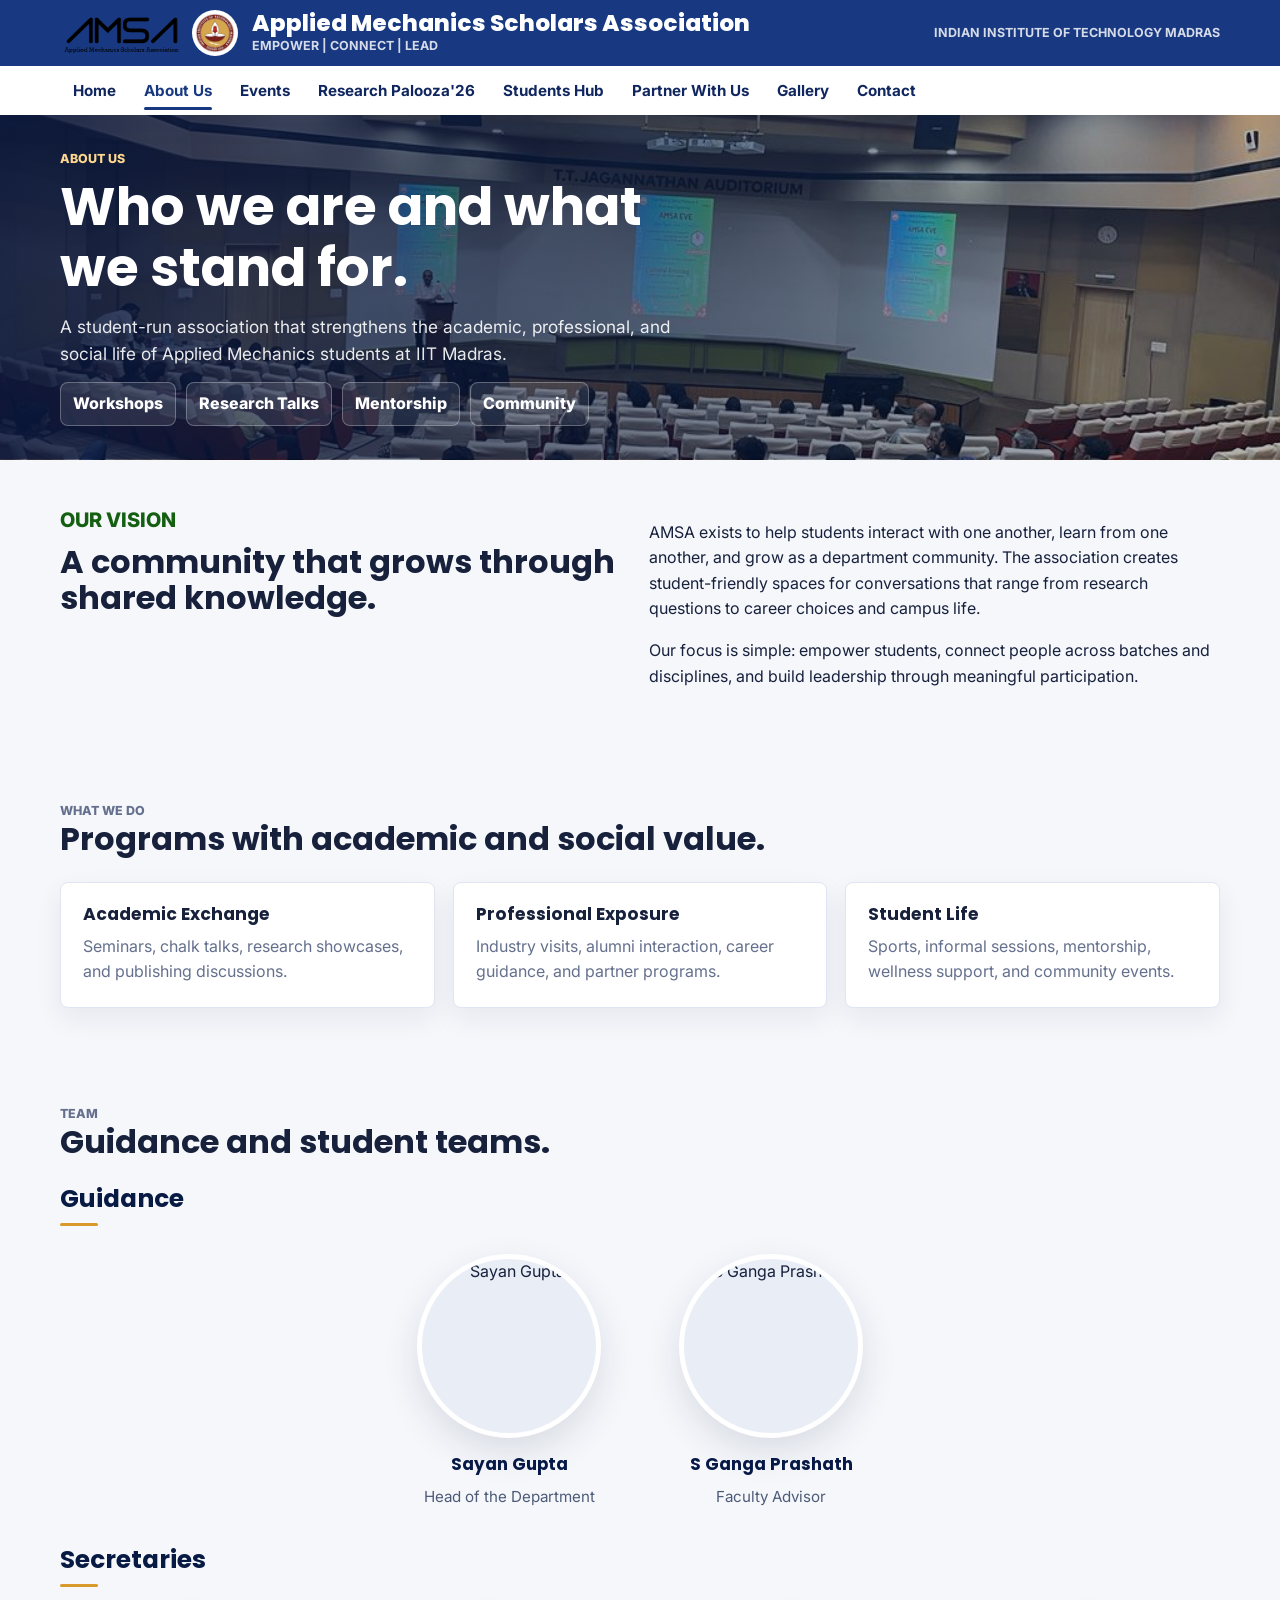
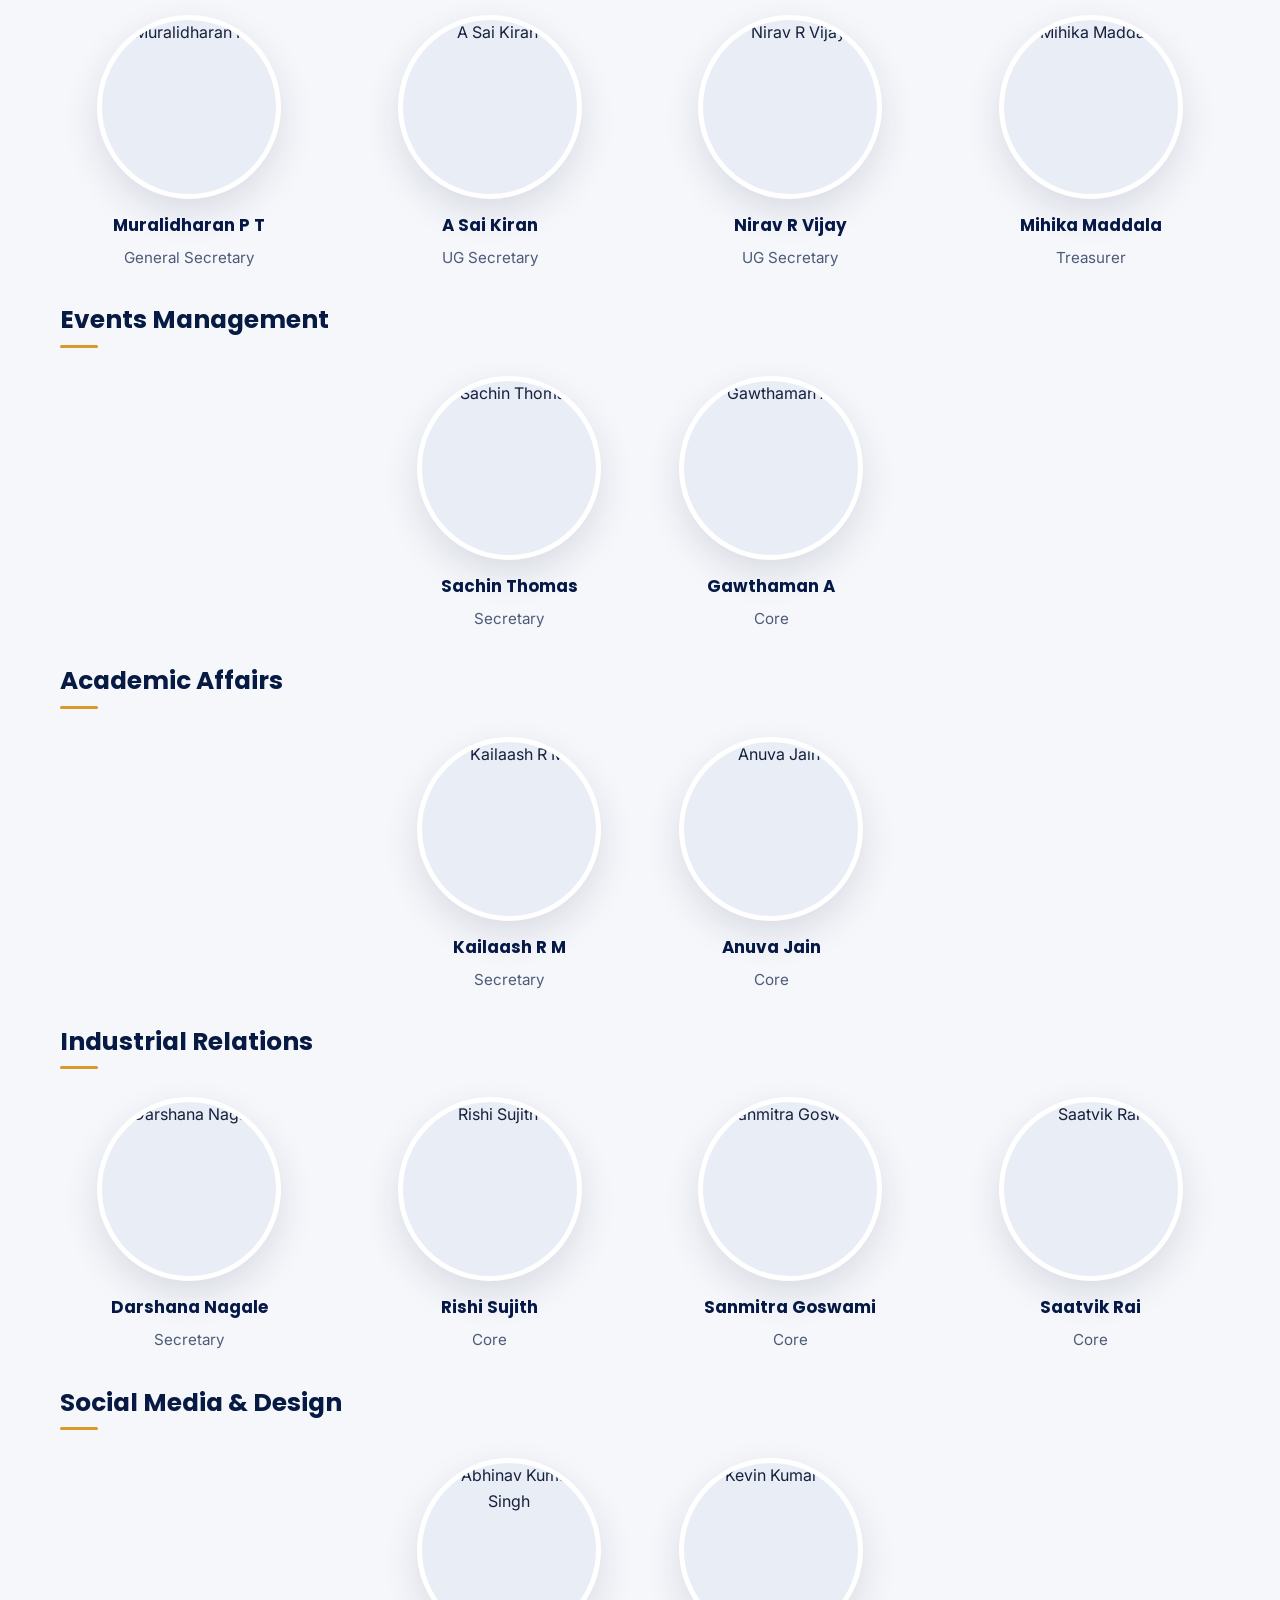
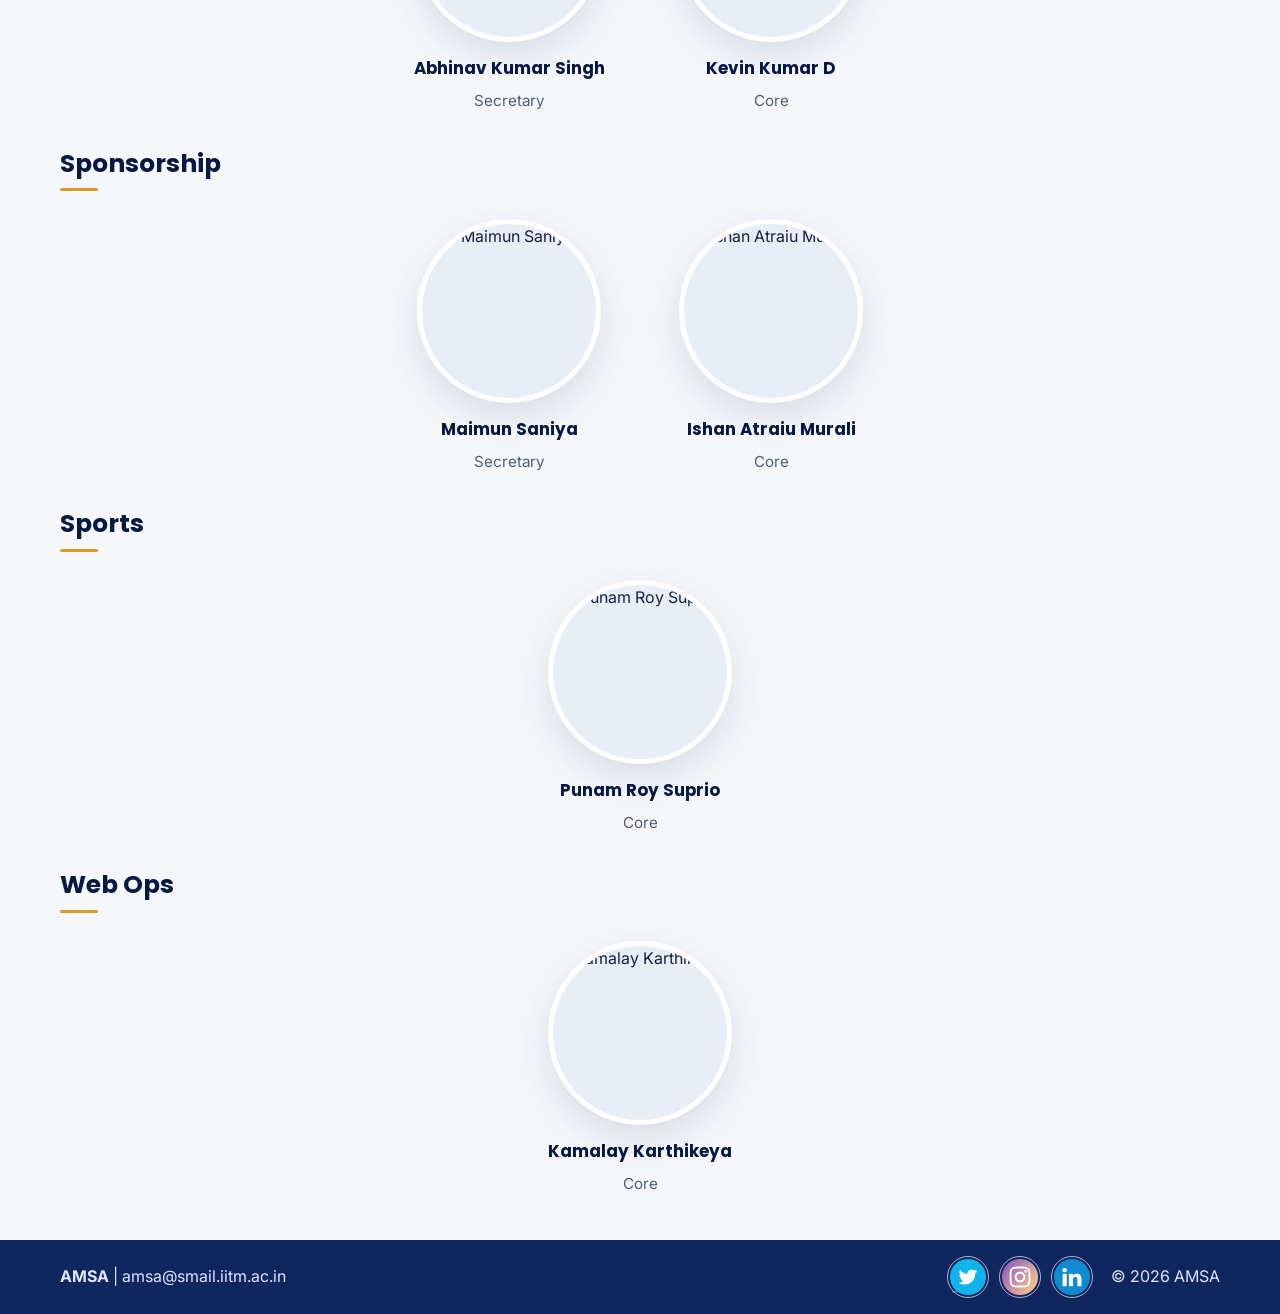
==== commit 38b0054c: "changed some things" ====
--- a/about.html
+++ b/about.html
@@ -24,7 +24,7 @@
     </section>
     <section class="section">
       <div class="container grid two">
-        <div><p class="eyebrow">Our Vision</p><h2>A community that grows through shared knowledge.</h2></div>
+        <div><p class="S1">Our Vision</p><h2>A community that grows through shared knowledge.</h2></div>
         <div><p>AMSA exists to help students interact with one another, learn from one another, and grow as a department community. The association creates student-friendly spaces for conversations that range from research questions to career choices and campus life.</p><p>Our focus is simple: empower students, connect people across batches and disciplines, and build leadership through meaningful participation.</p></div>
       </div>
     </section>
@@ -45,7 +45,7 @@
           <section class="team-section">
             <h3>Guidance</h3>
             <div class="member-grid two">
-              <article class="member-card"><img class="member-photo" src="https://karthikeya2025.github.io/amsa/images/Sayan.png" alt="Sayan Gupta"><h4>Sayan Gupta</h4><p>Head of the Department</p></article>
+              <article class="member-card"><a href="https://home.iitm.ac.in/sayan/"><img class="member-photo" src="https://karthikeya2025.github.io/amsa/images/Sayan.png" alt="Sayan Gupta"></a><h4>Sayan Gupta</h4><p>Head of the Department</p></article>
               <article class="member-card"><img class="member-photo" src="https://karthikeya2025.github.io/amsa/images/S%20ganga%20prasad.png" alt="S Ganga Prashath"><h4>S Ganga Prashath</h4><p>Faculty Advisor</p></article>
             </div>
           </section>
@@ -123,7 +123,7 @@
         <img src="icons/insta2" alt="">
       </a>
 
-      <a class="social-icon" href="YOUR_LINKEDIN_LINK" target="_blank" rel="noopener" aria-label="LinkedIn">
+      <a class="social-icon" href="https://in.linkedin.com/company/applied-mechanics-biomedical-engineering" target="_blank" rel="noopener" aria-label="LinkedIn">
         <img src="icons/link2" alt="">
       </a>
       </div>
--- a/styles.css
+++ b/styles.css
@@ -824,3 +824,28 @@
     width: 170px;
   }
 }
+@media (max-width: 700px) {
+  .mini-map {
+    min-height: 220px;
+  }
+
+  .mini-map iframe {
+    min-height: 220px;
+  }
+}
+@media (max-width: 700px) {
+  .footer-inner {
+    flex-direction: column;
+    justify-content: center;
+    text-align: center;
+    gap: 12px;
+    padding: 20px 0;
+  }
+
+  .footer-socials {
+    justify-content: center;
+  }
+}
+.S1 {
+  color: rgb(20, 95, 17); text-transform: uppercase; font-size: 1.25rem; font-weight: 800;  margin: 0 0 8px;
+}
